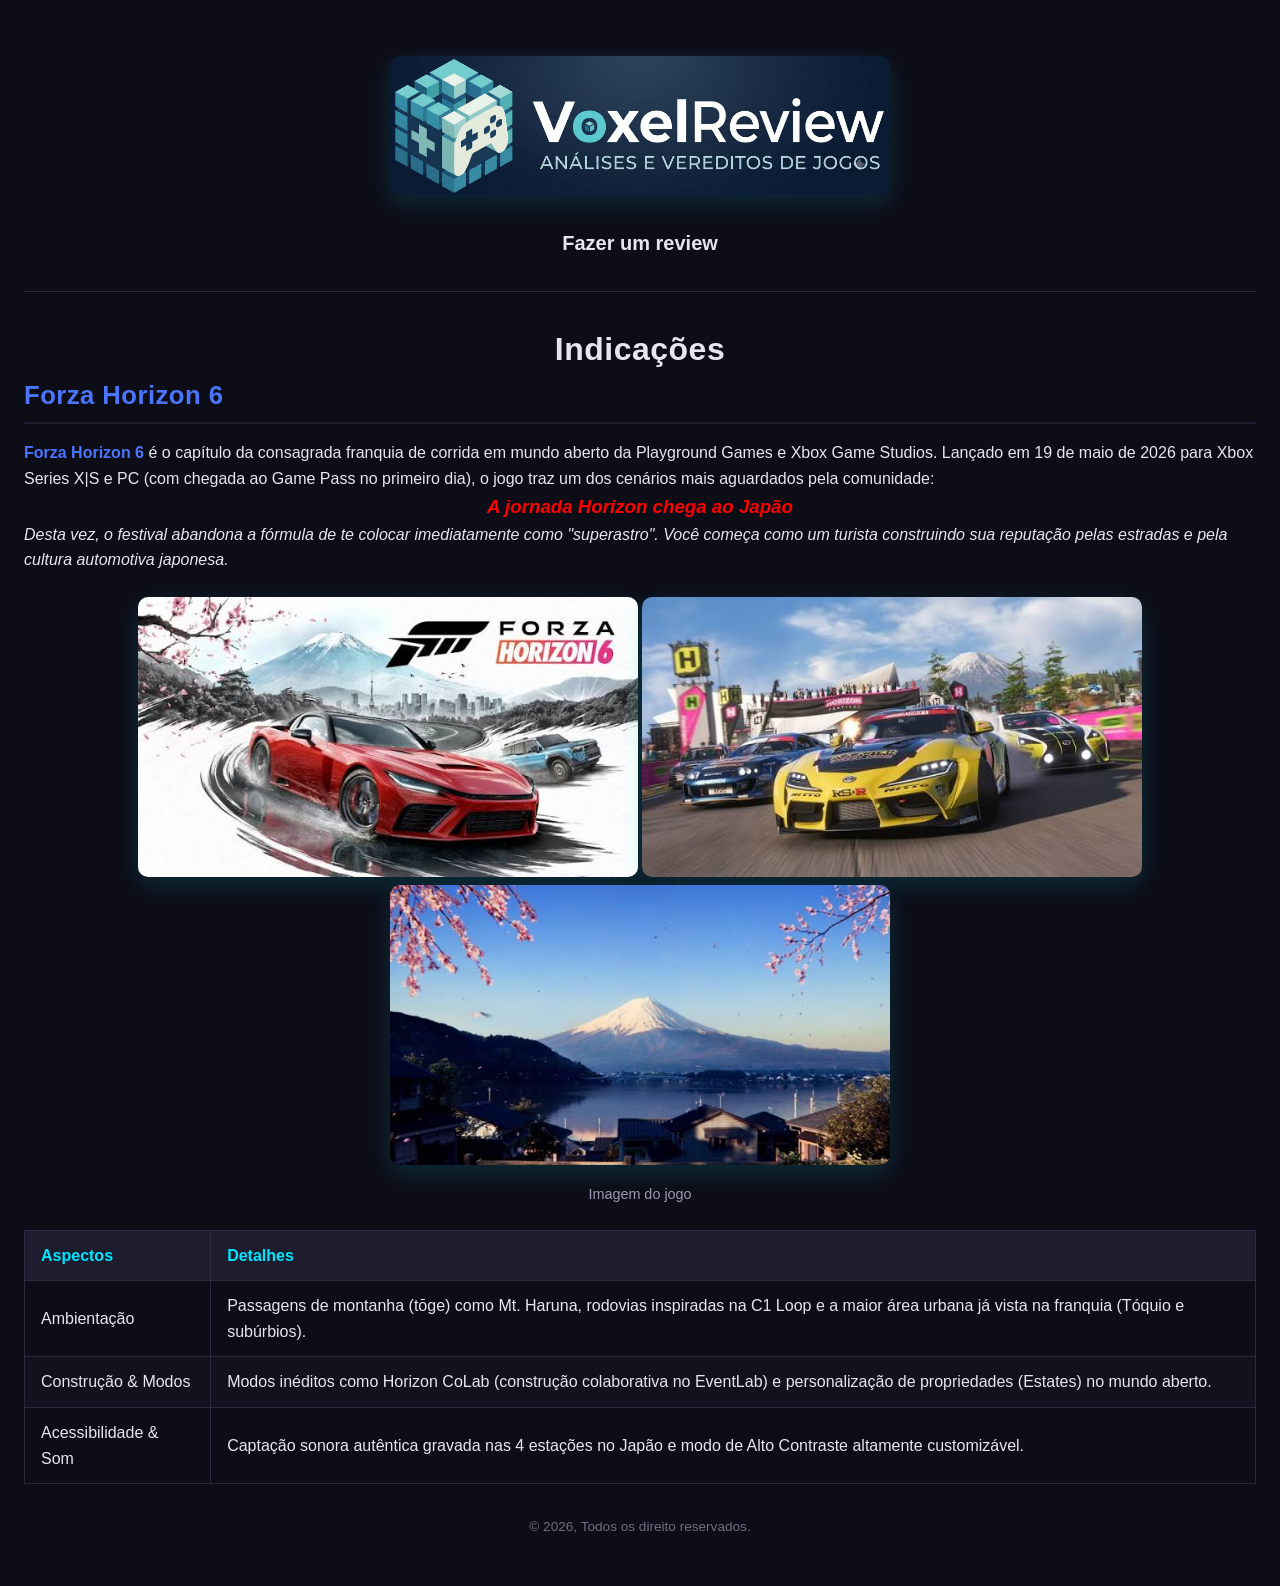
==== Atividade_review_jogo/index.html @ fa6f9f16 "atividade" ====
<!DOCTYPE html>
<html lang="pt-br">
<head>
    <meta charset="UTF-8">
    <meta name="viewport" content="width=device-width, initial-scale=1.0">
    <title>Voxelreview</title>
    <link rel="stylesheet" href="estilos.css">
</head>
<body>
    <section id="#topo"></section>
    <header class="site-header">
        <figure>
            <img src="logo.png" alt="Logo do site" width=500>
        </figure>
        <nav class="menu-principal">
            <ul>
                <li style="font-size: 20px;"><a href="avaliar.html"> Fazer um review </a></li>
            </ul>
        </nav>
    </header>
    <hr>
    <h1 style="text-align: center;"> Indicações </h1>
    <h2> Forza Horizon 6 </h2>
    <p><strong>Forza Horizon 6 </strong> é o capítulo da consagrada franquia de corrida em mundo aberto da Playground Games e Xbox Game Studios. Lançado em 19 de maio de 2026 para Xbox Series X|S e PC (com chegada ao Game Pass no primeiro dia), o jogo traz um dos cenários mais aguardados pela comunidade:</p>
    <h3 style="text-align: center;"><em>A jornada Horizon chega ao Japão</em></h3>
    <p><em>Desta vez, o festival abandona a fórmula de te colocar imediatamente como "superastro". Você começa como um turista construindo sua reputação pelas estradas e pela cultura automotiva japonesa.</em></p>
    <figure>
        <img src="card1.png" alt="Card1" width=500>
        <img src="card2.png" alt="Card2" width=500>
        <img src="card3.png" alt="Card3" width=500>
        <figcaption>
            Imagem do jogo
        </figcaption>
    </figure>
    <table>
        <thead>
            <tr>
                <th>Aspectos</th>
                <th>Detalhes</th>
            </tr>
        </thead>
        <tbody>
            <tr>
                <td>Ambientação</td>
                <td>Passagens de montanha (tōge) como Mt. Haruna, rodovias inspiradas na C1 Loop e a maior área urbana já vista na franquia (Tóquio e subúrbios).</td>
            </tr>
            <tr>
                <td>Construção & Modos</td>
                <td>Modos inéditos como Horizon CoLab (construção colaborativa no EventLab) e personalização de propriedades (Estates) no mundo aberto.</td>
            </tr>
            <tr>
                <td>Acessibilidade & Som</td>
                <td>Captação sonora autêntica gravada nas 4 estações no Japão e modo de Alto Contraste altamente customizável.</td>
            </tr>
        </tbody>
    </table>
    <footer>
        <p>&copy 2026, Todos os direito reservados.</p>
        
    </footer>
</body>
</html>
---- Atividade_review_jogo/estilos.css ----
* {
    margin: 0;
    padding: 0;
    box-sizing: border-box;
}

body {
    background-color: #0d0d17; /*define a cor de fundo*/
    color: #e6e6f0;
    font-family: "Segoe UI", Arial, sans-serif;
    line-height: 1.6;
    margin: 0 1.5rem 3rem;
}

hr {
    border: none; /*remove borda*/
    height: 1px;
    background-color: #2a2a40; /*linha sutil, discreta no tema escuro*/
    margin: 2rem 0;
}


h1, h2 {
    font-weight: 700;
    letter-spacing: 0.5px;
}

h2 {
    color: #4b75ff;; /*azul neon: identidade da marca*/
    font-size: 1.6rem;
    margin-bottom: 1rem;
    border-bottom: 2px solid #1c1c2e;
    padding-bottom: 0.4rem;
}

h3 {
    color: #FF0000;
}

strong {
    color: #4B75FF; /*roxo neon com destaque*/
}

del {
    color: #6f6f85;
    font-weight: 400;
}

.site-header {
    text-align: center;
}

.site-header h1 {
    color: #ffffff;
    font-size: 2.4rem;
}

.site-header em {
    color: #9a9ab0;
    font-style: normal;
}

nav ul {
    list-style: none; /**remove as bolinhas padrão*/
    display: flex;
    justify-content: center;
    flex-wrap: wrap;
    gap: 1.5rem;
    margin-top: 1rem;
}

nav ul li a {
    color: #e6e6f0;
    text-decoration: none;
    font-weight: 600;
    padding: 0.4rem 0.2rem;
    border-bottom: 2px solid transparent;
    transition: border-color 0.2s ease, color 0.2s ease;
}

nav ul li a:hover {
    color: #4B75FF;
    border-bottom-color: #4B75FF;
}

section {
    max-width: 800px;
    margin: 0 auto;  /**centraliza o bloco na pagina */
    padding: 1rem 0;
}

figure {
    margin: 1.5rem 0;
    text-align: center;
}

figure img {
    max-width: 100%; /**imagem nunca ultrapassa o container*/
    border-radius: 10px; /**cantos arrendodados */
    box-shadow: 0 8px 24px rgba(0, 229, 255, 0.15); /**brilho sutil neon */
}

figcaption {
    margin-top: 0.6rem;
    font-size: 0.9rem;
    color: #9a9ab0;
}

table {
    width: 100%;
    border-collapse: collapse; /**junta as bordas das celulas em uma so linha */
    margin-top: 1rem;
}

th, td {
    text-align: left;
    padding: 0.75rem 1rem;
    border: 1px solid #2a2a40;
}
th {
    background-color: #1c1c2e;
    color: #00e5ff;
}

tbody tr:nth-child(even) {
    background-color: #12121e;
}

tbody tr:hover {
    background-color: #1c1c2e;
}

fieldset {
    border: 1px solid #2a2a40;
    border-radius: 10px;
    padding: 1.5rem;
}

legend {
    color: #00e5ff;
    font-weight: 700;
    padding: 0 0.5rem;
}

label {
    font-weight: 600;
    color: #e6e6f0;
}

input[type="text"],
input[type="email"],
select {
    width: 100%;
    max-width: 320px;
    margin-top: 0.4rem;
    padding: 0.6rem 0.8rem;
    background-color: #12121e;
    border: 1px solid #2a2a40;
    border-radius: 6px;
    color: #e6e6f0;
    font-size: 1rem;
}

input[type="text"]:focus,
input[type="email"]:focus,
select:focus {
    outline: none;
    border-color: #00e5ff;
}

.btn-comprar {
    background-color: #b026ff;
    color: #ffffff;
    border: none;
    padding: 0.8rem 1.6rem;
    font-size: 1rem;
    font-weight: 700;
    border-radius: 8px;
    cursor: pointer;
    transition: background-color 0.2s ease, transform 0.15s ease;
}

.btn-comprar:hover {
    background-color: #00e5ff;
    color: #0d0d17;
}

.btn-comprar:active {
    transform: scale(0.97);
}

footer {
    text-align: center;
    color: #6f6f85;
    font-size: 0.85rem;
    margin-top: 2rem;
}
footer a {
    color: #00e5ff;
    text-decoration: none;
}
footer a:hover {
    text-decoration: underline;
}
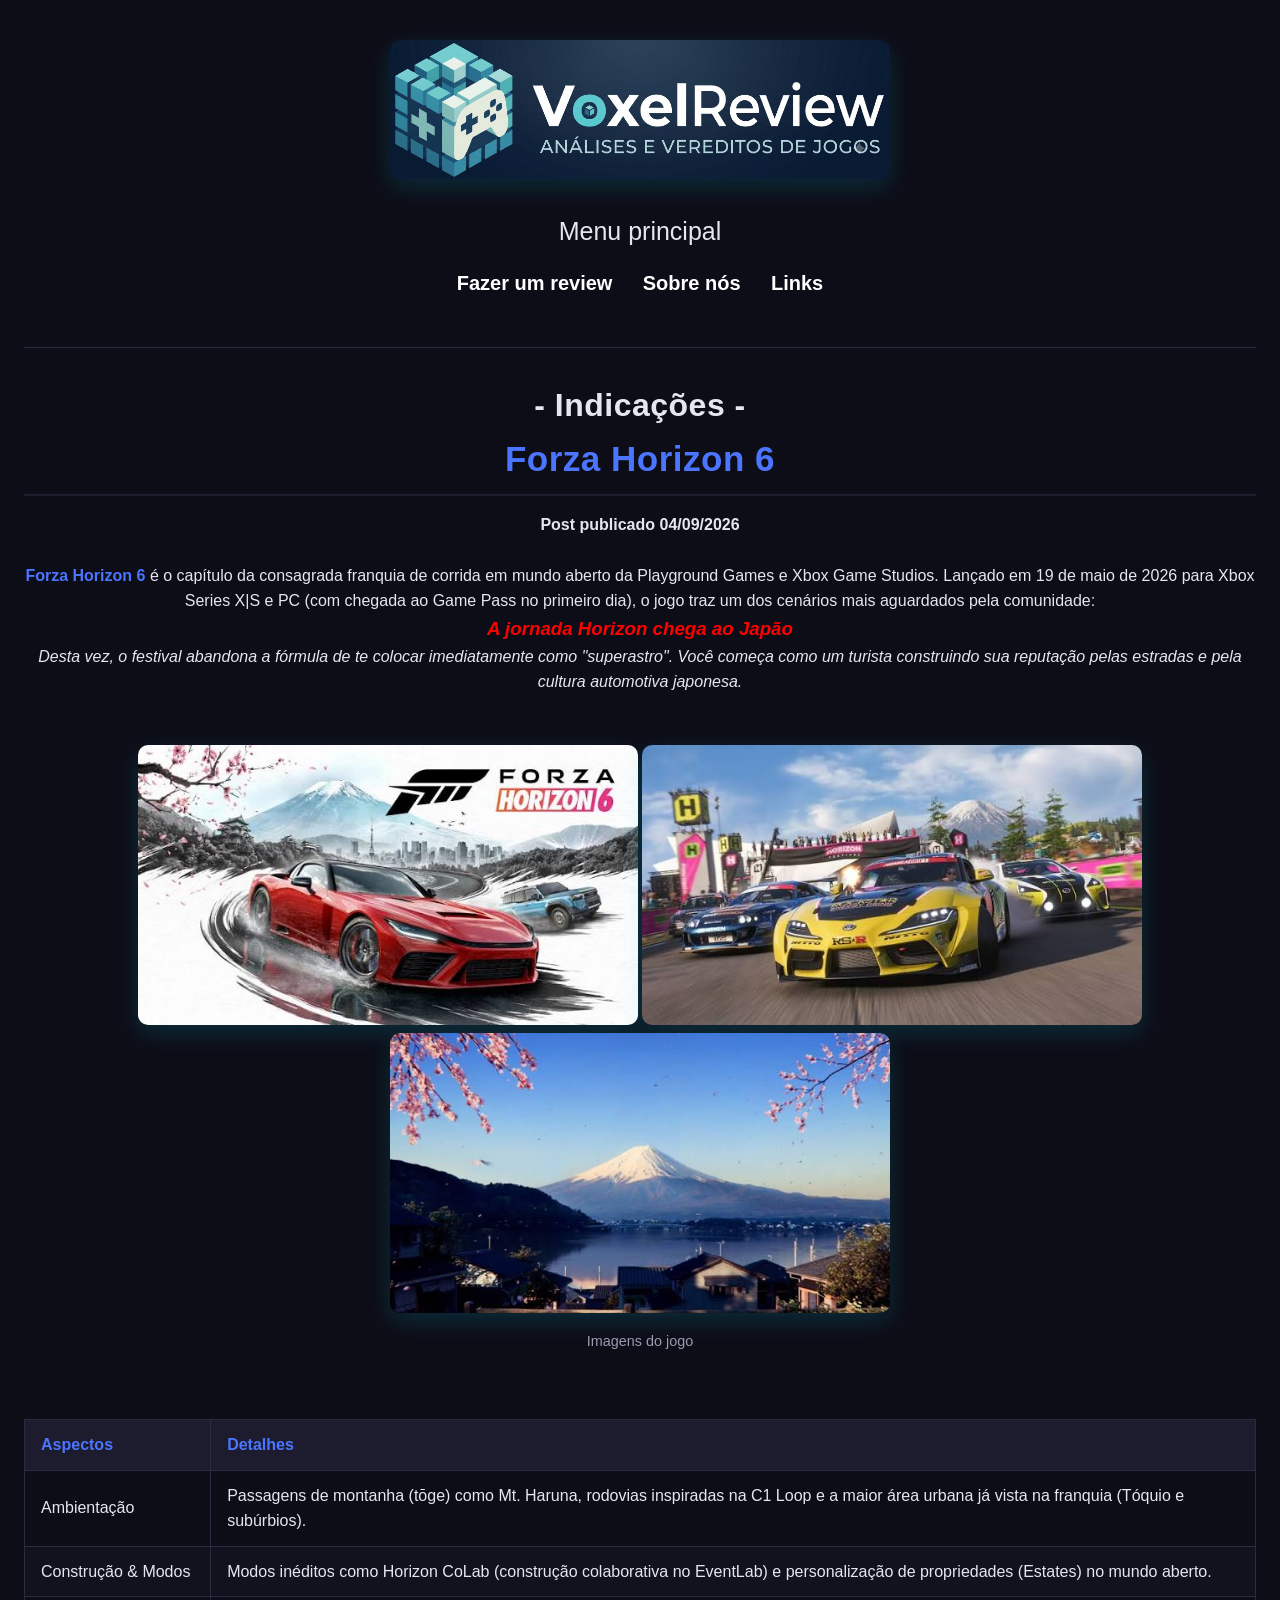
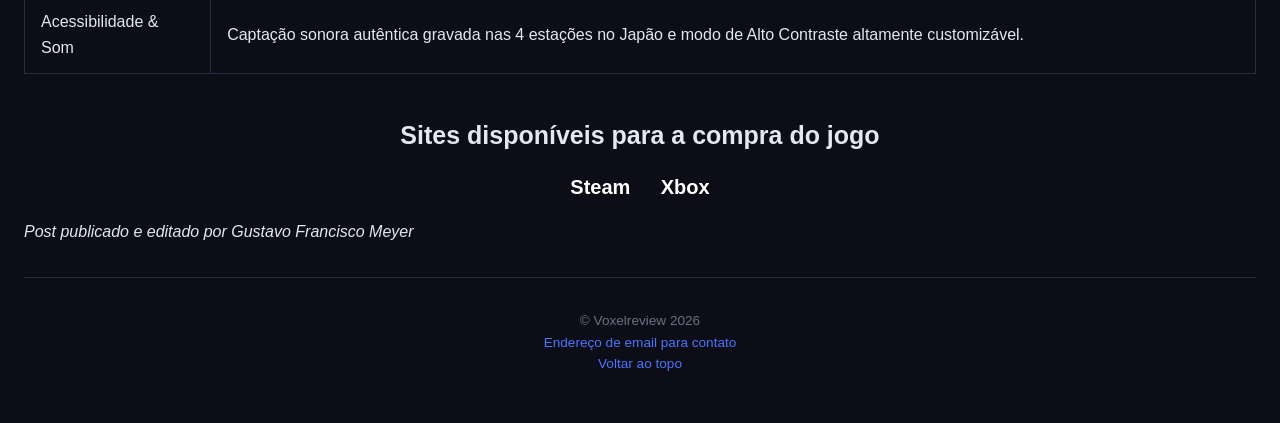
==== commit f9cb85c4: "Atividade finalizada, adicionar detalhes de possivel." ====
--- a/Atividade_review_jogo/index.html
+++ b/Atividade_review_jogo/index.html
@@ -7,31 +7,39 @@
     <link rel="stylesheet" href="estilos.css">
 </head>
 <body>
-    <section id="#topo"></section>
-    <header class="site-header">
-        <figure>
-            <img src="logo.png" alt="Logo do site" width=500>
-        </figure>
-        <nav class="menu-principal">
-            <ul>
-                <li style="font-size: 20px;"><a href="avaliar.html"> Fazer um review </a></li>
-            </ul>
-        </nav>
-    </header>
+    <section id="topo">
+        <header class="site-header">
+            <figure>
+                <img src="logo.png" alt="Logo do site" width=500>
+             </figure>
+            <p style="text-align: center; font-size: 25px;">Menu principal</p>
+            <nav class="menu-principal">
+                <ul>
+                    <li style="font-size: 20px;"><a href="avaliar.html"> Fazer um review </a></li>
+                    <li style="font-size: 20px;"><a href="sobre.html"> Sobre nós</a></li>
+                    <li style="font-size: 20px;"><a href="#links"> Links</a></li>
+                </ul>
+            </nav>
+        </header>
+    </section>
     <hr>
-    <h1 style="text-align: center;"> Indicações </h1>
-    <h2> Forza Horizon 6 </h2>
-    <p><strong>Forza Horizon 6 </strong> é o capítulo da consagrada franquia de corrida em mundo aberto da Playground Games e Xbox Game Studios. Lançado em 19 de maio de 2026 para Xbox Series X|S e PC (com chegada ao Game Pass no primeiro dia), o jogo traz um dos cenários mais aguardados pela comunidade:</p>
+    <h1 style="text-align: center;">- Indicações -</h1>
+    <h2 style="text-align: center; font-size: 35px;"> Forza Horizon 6 </h2>
+    <h4 style="text-align: center;">Post publicado <time>04/09/2026</time></h4>
+    <br>
+    <p style="text-align: center;"><strong>Forza Horizon 6 </strong> é o capítulo da consagrada franquia de corrida em mundo aberto da Playground Games e Xbox Game Studios. Lançado em 19 de maio de 2026 para Xbox Series X|S e PC (com chegada ao Game Pass no primeiro dia), o jogo traz um dos cenários mais aguardados pela comunidade:</p>
     <h3 style="text-align: center;"><em>A jornada Horizon chega ao Japão</em></h3>
-    <p><em>Desta vez, o festival abandona a fórmula de te colocar imediatamente como "superastro". Você começa como um turista construindo sua reputação pelas estradas e pela cultura automotiva japonesa.</em></p>
+    <p style="text-align: center;"><em>Desta vez, o festival abandona a fórmula de te colocar imediatamente como "superastro". Você começa como um turista construindo sua reputação pelas estradas e pela cultura automotiva japonesa.</em></p> 
+    <br>
     <figure>
         <img src="card1.png" alt="Card1" width=500>
         <img src="card2.png" alt="Card2" width=500>
         <img src="card3.png" alt="Card3" width=500>
         <figcaption>
-            Imagem do jogo
+            Imagens do jogo
         </figcaption>
     </figure>
+    <br>
     <table>
         <thead>
             <tr>
@@ -54,9 +62,22 @@
             </tr>
         </tbody>
     </table>
+    <br>
+    <section id="links">
+        <h4 style="font-size: 25px; text-align: center;">Sites disponíveis para a compra do jogo</h4>
+        <nav>
+            <ul>
+                <li style="font-size: 20px;"><a href="https://store.steampowered.com/app/2483190/Forza_Horizon_6/" target="_blank">Steam</a></li>
+                <li style="font-size: 20px;"><a href="https://www.xbox.com/pt-br/games/store/forza-horizon-6/9nr1r1xwlcnb" target="_blank">Xbox</a></li>
+            </ul>
+        </nav>
+    </section>
+    <p><em>Post publicado e editado por Gustavo Francisco Meyer</em></p>
+    <hr>
     <footer>
-        <p>&copy 2026, Todos os direito reservados.</p>
-        
+        <p>&copy Voxelreview 2026</p>
+        <p><a href="https://mail.google.com/mail" target="_blank">Endereço de email para contato</a></p>
+        <p><a href="#topo">Voltar ao topo</a></p>
     </footer>
 </body>
 </html>
--- a/Atividade_review_jogo/estilos.css
+++ b/Atividade_review_jogo/estilos.css
@@ -70,7 +70,7 @@
 }
 
 nav ul li a {
-    color: #e6e6f0;
+    color: #ffffff;
     text-decoration: none;
     font-weight: 600;
     padding: 0.4rem 0.2rem;
@@ -119,7 +119,7 @@
 }
 th {
     background-color: #1c1c2e;
-    color: #00e5ff;
+    color: #4b75ff;
 }
 
 tbody tr:nth-child(even) {
@@ -137,14 +137,14 @@
 }
 
 legend {
-    color: #00e5ff;
+    color: #4b75ff;
     font-weight: 700;
     padding: 0 0.5rem;
 }
 
 label {
     font-weight: 600;
-    color: #e6e6f0;
+    color: #ffffff;
 }
 
 input[type="text"],
@@ -161,15 +161,20 @@
     font-size: 1rem;
 }
 
-input[type="text"]:focus,
-input[type="email"]:focus,
-select:focus {
-    outline: none;
-    border-color: #00e5ff;
-}
-
-.btn-comprar {
-    background-color: #b026ff;
+textarea {
+    width: 100%;
+    max-width: 320px;
+    margin-top: 0.4rem;
+    padding: 0.6rem 0.8rem;
+    background-color: #12121e;
+    border: 1px solid #2a2a40;
+    border-radius: 6px;
+    color: #ffffff;
+    font-size: 1rem;
+}
+
+.btn-enviar {
+    background-color: #4b75ff;
     color: #ffffff;
     border: none;
     padding: 0.8rem 1.6rem;
@@ -180,12 +185,29 @@
     transition: background-color 0.2s ease, transform 0.15s ease;
 }
 
-.btn-comprar:hover {
-    background-color: #00e5ff;
+.btn-limpar {
+    background-color: #4b75ff;
+    color: #ffffff;
+    border: none;
+    padding: 0.8rem 1.6rem;
+    font-size: 1rem;
+    font-weight: 700;
+    border-radius: 8px;
+    cursor: pointer;
+    transition: background-color 0.2s ease, transform 0.15s ease;
+}
+
+.btn-enviar:hover {
+    background-color: #00ff4c;
     color: #0d0d17;
 }
 
-.btn-comprar:active {
+.btn-limpar:hover {
+    background-color: #ff0000;
+    color: #0d0d17;
+}
+
+.btn-enviar:active {
     transform: scale(0.97);
 }
 
@@ -196,7 +218,7 @@
     margin-top: 2rem;
 }
 footer a {
-    color: #00e5ff;
+    color: #4b75ff;
     text-decoration: none;
 }
 footer a:hover {
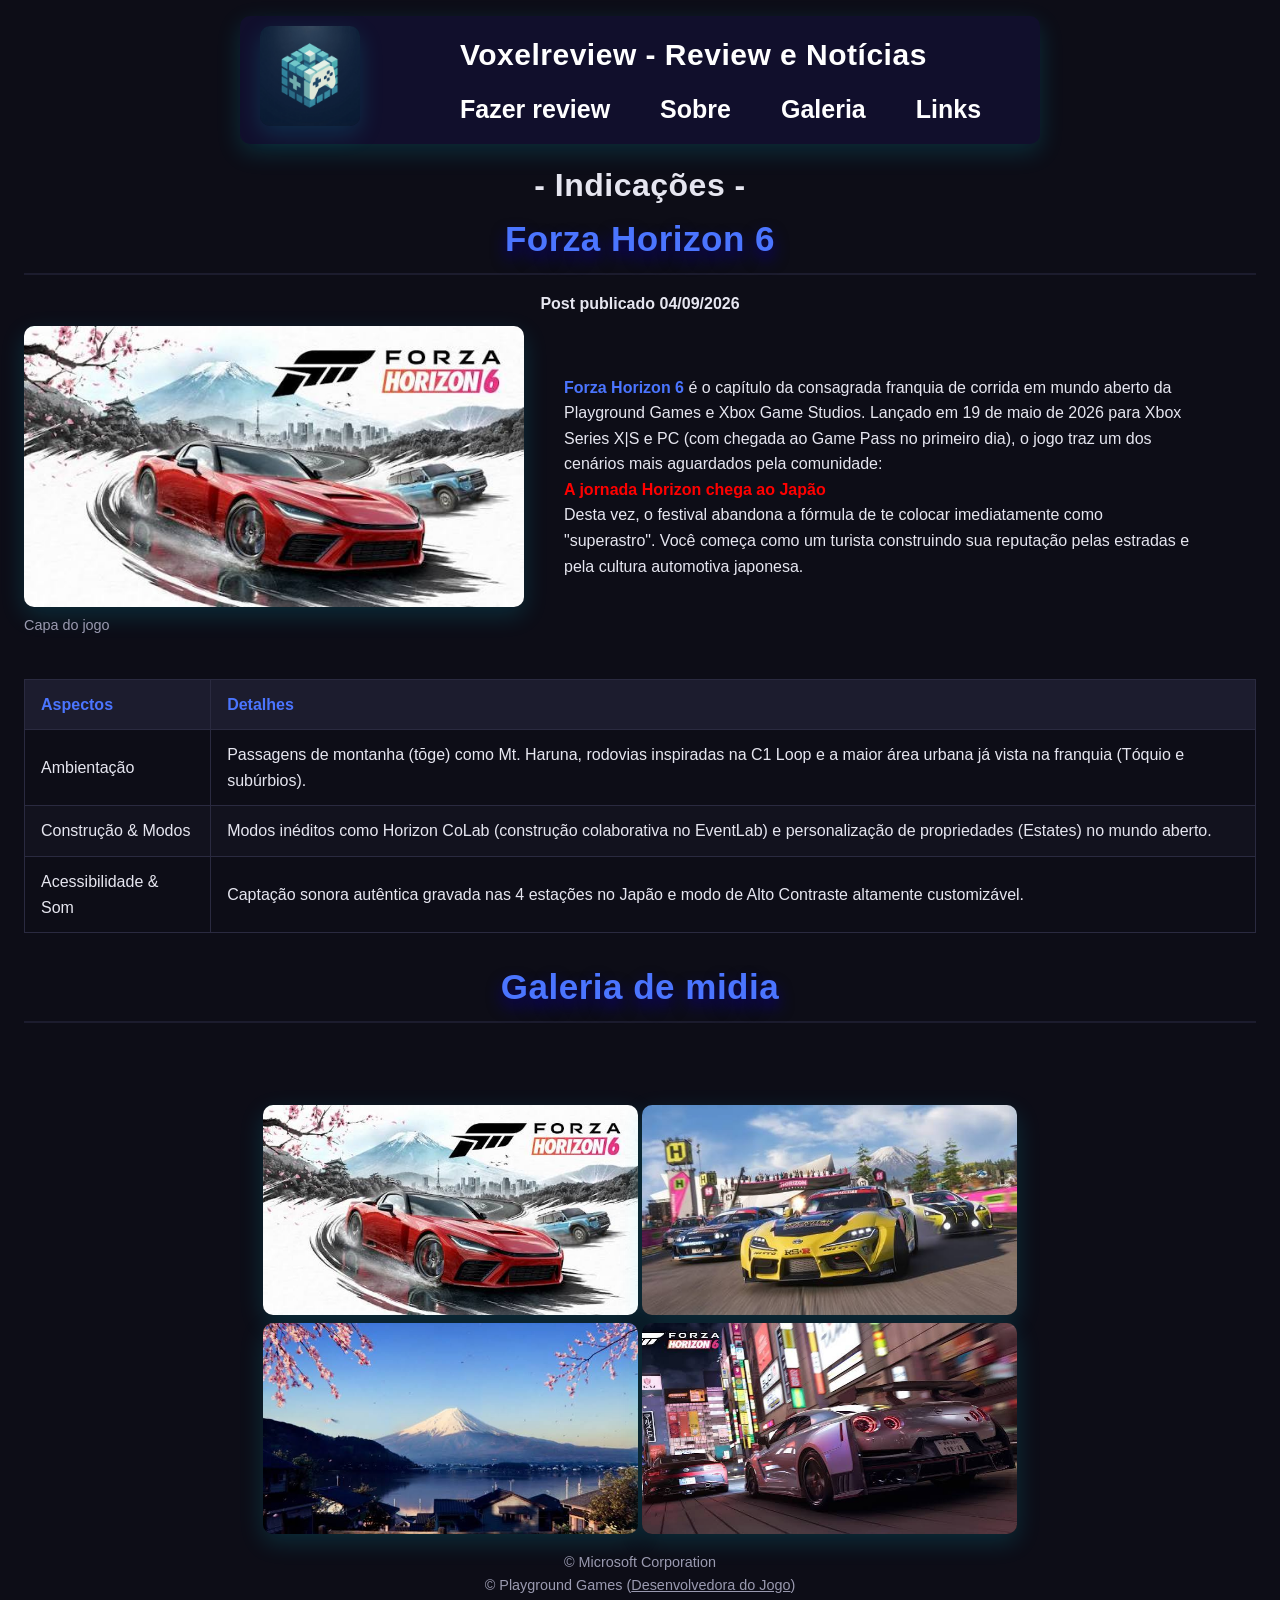
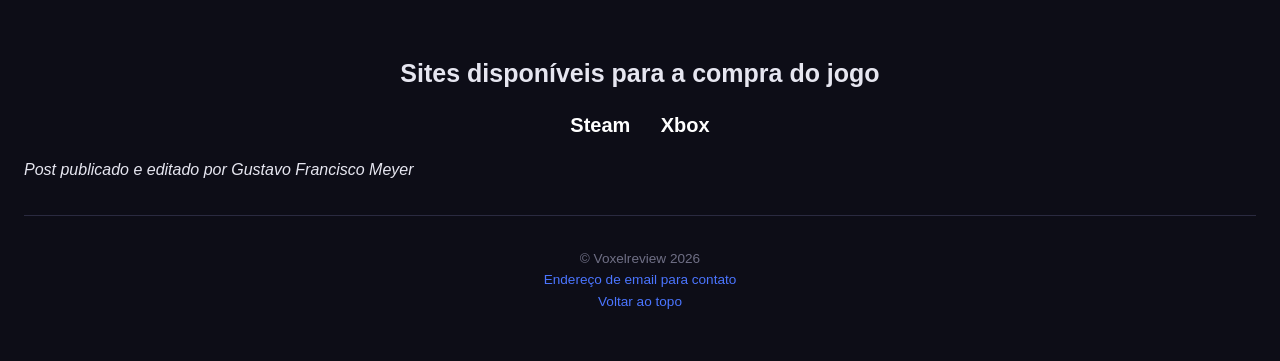
==== commit f81542e5: "Versão finalizada, mas pode adicionar coisas." ====
--- a/Atividade_review_jogo/index.html
+++ b/Atividade_review_jogo/index.html
@@ -8,37 +8,35 @@
 </head>
 <body>
     <section id="topo">
-        <header class="site-header">
-            <figure>
-                <img src="logo.png" alt="Logo do site" width=500>
-             </figure>
-            <p style="text-align: center; font-size: 25px;">Menu principal</p>
-            <nav class="menu-principal">
-                <ul>
-                    <li style="font-size: 20px;"><a href="avaliar.html"> Fazer um review </a></li>
-                    <li style="font-size: 20px;"><a href="sobre.html"> Sobre nós</a></li>
-                    <li style="font-size: 20px;"><a href="#links"> Links</a></li>
-                </ul>
-            </nav>
+        <header class="navbar">
+            <div class="logo-container">
+                <img src="logo.png" alt="Logo" width="50" height="50">
+            </div>
+            <div class="header-conteudo">
+                <h1 class="site-titulo">Voxelreview - Review e Notícias</h1>
+                <nav class="menu">
+                    <a href="avaliar.html">Fazer review</a>
+                    <a href="sobre.html">Sobre</a>
+                    <a href="#galeria">Galeria</a>
+                    <a href="#links">Links</a>
+                </nav>
+            </div>
         </header>
     </section>
-    <hr>
     <h1 style="text-align: center;">- Indicações -</h1>
-    <h2 style="text-align: center; font-size: 35px;"> Forza Horizon 6 </h2>
+    <h2 style="text-align: center; font-size: 35px; text-shadow: 0 8px 15px #0c0075;"> Forza Horizon 6 </h2>
     <h4 style="text-align: center;">Post publicado <time>04/09/2026</time></h4>
-    <br>
-    <p style="text-align: center;"><strong>Forza Horizon 6 </strong> é o capítulo da consagrada franquia de corrida em mundo aberto da Playground Games e Xbox Game Studios. Lançado em 19 de maio de 2026 para Xbox Series X|S e PC (com chegada ao Game Pass no primeiro dia), o jogo traz um dos cenários mais aguardados pela comunidade:</p>
-    <h3 style="text-align: center;"><em>A jornada Horizon chega ao Japão</em></h3>
-    <p style="text-align: center;"><em>Desta vez, o festival abandona a fórmula de te colocar imediatamente como "superastro". Você começa como um turista construindo sua reputação pelas estradas e pela cultura automotiva japonesa.</em></p> 
-    <br>
-    <figure>
-        <img src="card1.png" alt="Card1" width=500>
-        <img src="card2.png" alt="Card2" width=500>
-        <img src="card3.png" alt="Card3" width=500>
+    <div class="container">
         <figcaption>
-            Imagens do jogo
+            <img src="card1.png" alt="Capa do jogo">
+            <a>Capa do jogo</a>
         </figcaption>
-    </figure>
+        <br>
+        <p style="text-align: left;"><strong>Forza Horizon 6 </strong> é o capítulo da consagrada franquia de corrida em mundo aberto da Playground Games e Xbox Game Studios. Lançado em 19 de maio de 2026 para Xbox Series X|S e PC (com chegada ao Game Pass no primeiro dia), o jogo traz um dos cenários mais aguardados pela comunidade: <br><strong style="color: red;"> A jornada Horizon chega ao Japão </strong><br> Desta vez, o festival abandona a fórmula de te colocar imediatamente como "superastro". Você começa como um turista construindo sua reputação pelas estradas e pela cultura automotiva japonesa.</p>
+        <h3 style="text-align: center;"><em></em></h3>
+        <p style="text-align: center;"><em></em></p> 
+        <br>
+    </div>
     <br>
     <table>
         <thead>
@@ -63,6 +61,21 @@
         </tbody>
     </table>
     <br>
+    <h2 style="text-align: center; font-size: 35px; text-shadow: 0 8px 15px #0c0075;">Galeria de midia</h2>
+    <section id="galeria">
+        <br>
+        <figure>
+            <img src="card1.png" alt="Card 1" width="375">
+            <img src="card2.png" alt="Card 2" width="375">
+            <img src="card3.png" alt="Card 3" width="375">
+            <img src="card4.png" alt="Card 4" width="375" height="211">
+            <figcaption>
+                &copy Microsoft Corporation
+                <br>
+                &copy Playground Games (<ins>Desenvolvedora do Jogo</ins>)
+            </figcaption>
+        </figure>
+    </section>
     <section id="links">
         <h4 style="font-size: 25px; text-align: center;">Sites disponíveis para a compra do jogo</h4>
         <nav>
--- a/Atividade_review_jogo/estilos.css
+++ b/Atividade_review_jogo/estilos.css
@@ -2,6 +2,67 @@
     margin: 0;
     padding: 0;
     box-sizing: border-box;
+}
+
+.container {
+    display: flex;          /* Ativa o Flexbox */
+    align-items: center;    /* Alinha verticalmente ao centro (opcional) */
+    gap: 20px;              /* Cria um espaço entre a imagem e o texto */
+}
+
+.container img {
+    width: 500px;           /* Defina o tamanho da imagem conforme necessário */
+    height: auto;
+    border-radius: 10px; /**cantos arrendodados */
+    box-shadow: 0 8px 24px rgba(0, 229, 255, 0.15); /**brilho sutil neon */
+}
+
+.navbar {
+    display: flex;
+    align-items: center;
+    gap: 100px; /* Espaço entre a logo e o menu */
+    padding: 10px 20px;
+    background-color: #110f2c;
+    border-radius: 10px;
+    box-shadow: 0 8px 24px rgba(0, 229, 255, 0.15);
+}
+
+.header-conteudo {
+    display: flex;
+    flex-direction: column; /* Coloca o título em cima e o menu embaixo */
+    gap: 10px; /* Espaço entre o título e o menu */
+}
+
+.site-titulo {
+    font-size: 30px; /* Ajuste o tamanho conforme preferir */
+    margin: 0;
+    color: #ffffff;
+    text-align: left;
+}
+
+.logo-container img {
+    width: 100px;
+    height: 100px;
+    object-fit: contain; /* Garante que a imagem não distorça */
+    border-radius: 10px;
+    box-shadow: 0 8px 24px rgba(0, 229, 255, 0.15);
+}
+
+.menu {
+    display: flex;
+    gap: 50px; /* Espaço entre os links do menu */
+}
+
+.menu a {
+    text-decoration: none;
+    color: #ffffff;
+    font-weight: bold;
+    text-align: center;
+    font-size: 25px;
+}
+
+.menu a:hover {
+    color: #00e1ff;
 }
 
 body {
@@ -95,7 +156,7 @@
 }
 
 figure img {
-    max-width: 100%; /**imagem nunca ultrapassa o container*/
+     /**imagem nunca ultrapassa o container*/
     border-radius: 10px; /**cantos arrendodados */
     box-shadow: 0 8px 24px rgba(0, 229, 255, 0.15); /**brilho sutil neon */
 }
@@ -128,6 +189,7 @@
 
 tbody tr:hover {
     background-color: #1c1c2e;
+    box-shadow: 0 8px 24px rgba(0, 229, 255, 0.15);
 }
 
 fieldset {
@@ -159,6 +221,7 @@
     border-radius: 6px;
     color: #e6e6f0;
     font-size: 1rem;
+    box-shadow: 0 8px 24px rgba(0, 229, 255, 0.15);
 }
 
 textarea {
@@ -171,6 +234,7 @@
     border-radius: 6px;
     color: #ffffff;
     font-size: 1rem;
+    box-shadow: 0 8px 24px rgba(0, 229, 255, 0.15);
 }
 
 .btn-enviar {
@@ -183,6 +247,7 @@
     border-radius: 8px;
     cursor: pointer;
     transition: background-color 0.2s ease, transform 0.15s ease;
+    box-shadow: 0 8px 24px rgba(0, 229, 255, 0.15);
 }
 
 .btn-limpar {
@@ -195,16 +260,19 @@
     border-radius: 8px;
     cursor: pointer;
     transition: background-color 0.2s ease, transform 0.15s ease;
+    box-shadow: 0 8px 24px rgba(0, 229, 255, 0.15);
 }
 
 .btn-enviar:hover {
     background-color: #00ff4c;
     color: #0d0d17;
+    box-shadow: 0 8px 24px #00ff4c;
 }
 
 .btn-limpar:hover {
     background-color: #ff0000;
     color: #0d0d17;
+    box-shadow: 0 8px 24px #ff0000;
 }
 
 .btn-enviar:active {
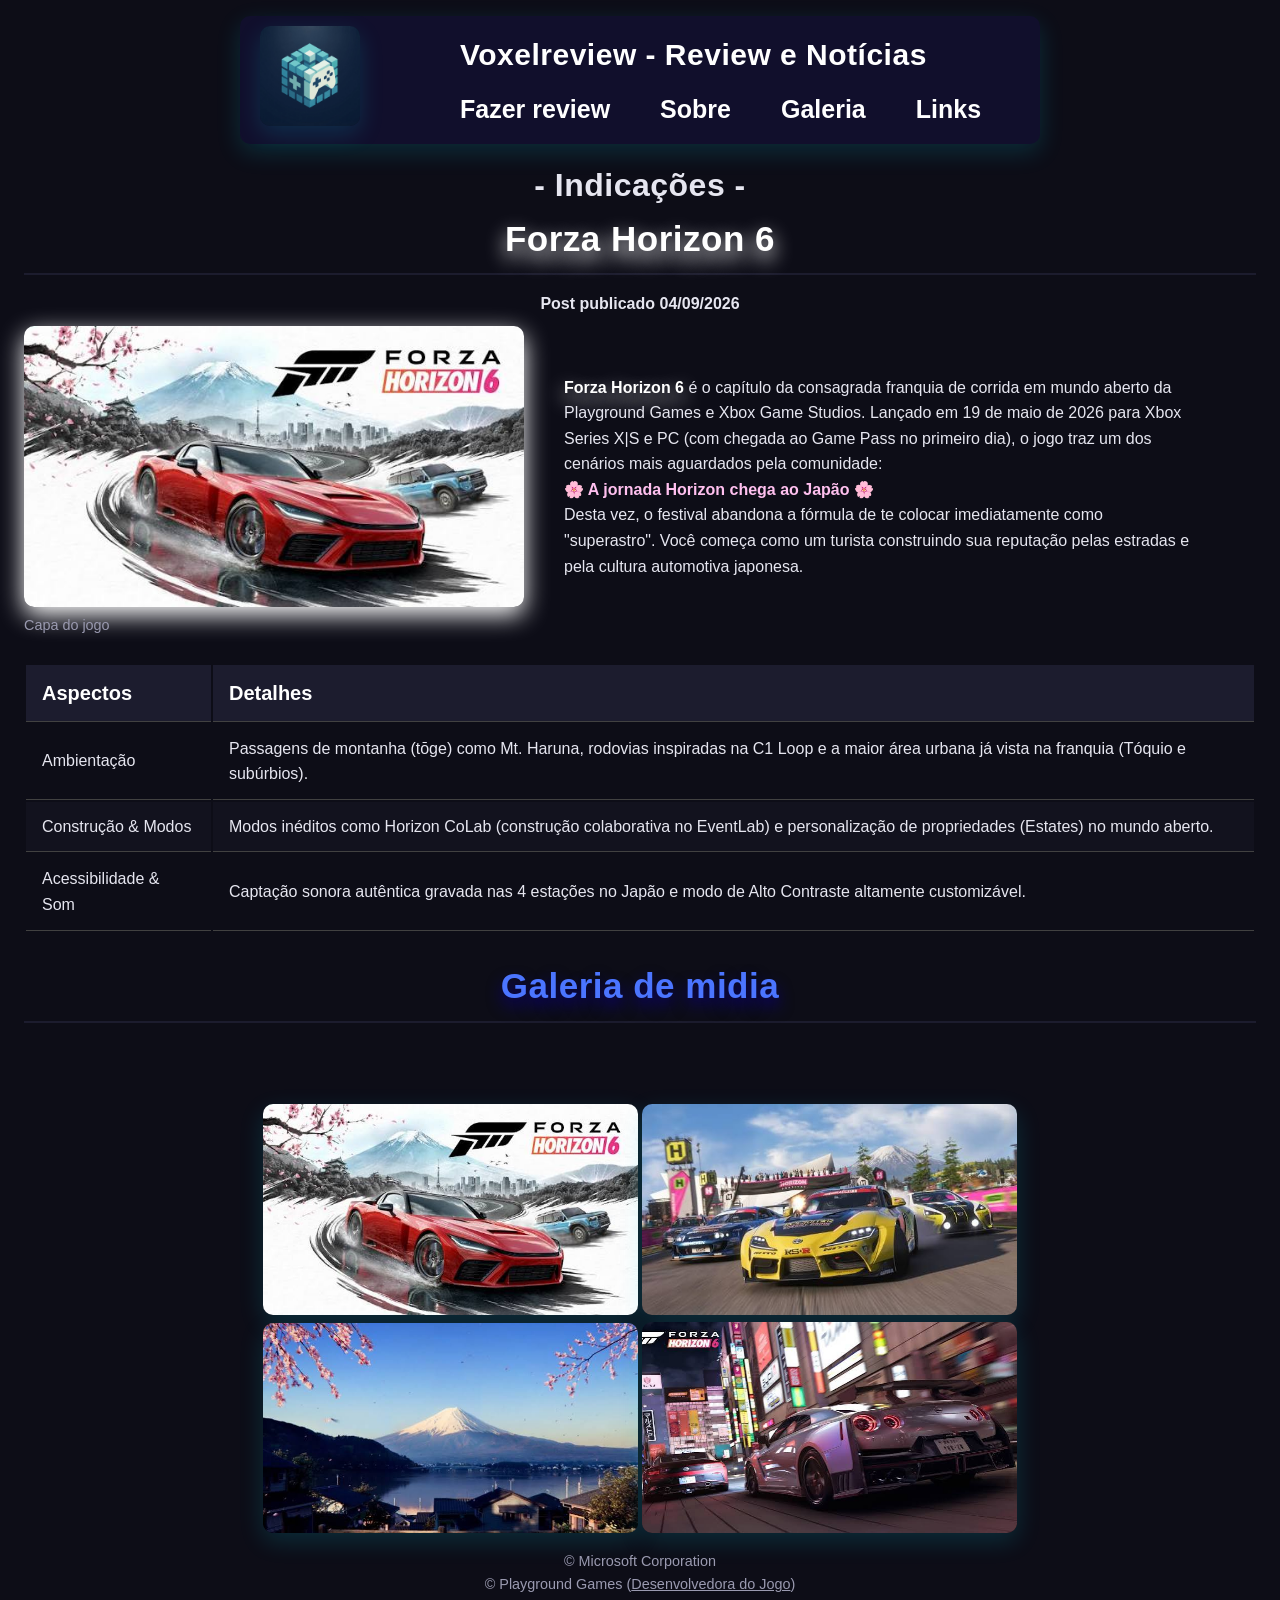
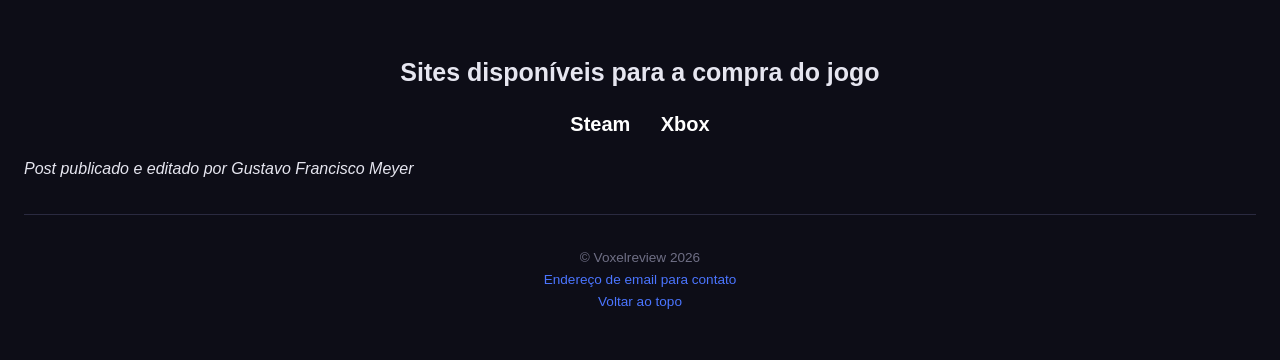
==== commit cb87ab5d: "versão final" ====
--- a/Atividade_review_jogo/index.html
+++ b/Atividade_review_jogo/index.html
@@ -24,21 +24,21 @@
         </header>
     </section>
     <h1 style="text-align: center;">- Indicações -</h1>
-    <h2 style="text-align: center; font-size: 35px; text-shadow: 0 8px 15px #0c0075;"> Forza Horizon 6 </h2>
+    <h2 style="text-align: center; font-size: 35px; text-shadow: 0 8px 20px #ffff; color: #ffff;"> Forza Horizon 6 </h2>
     <h4 style="text-align: center;">Post publicado <time>04/09/2026</time></h4>
     <div class="container">
         <figcaption>
-            <img src="card1.png" alt="Capa do jogo">
+            <img src="card1.png" alt="Capa do jogo" style="box-shadow: 0 8px 24px #ffff;">
             <a>Capa do jogo</a>
         </figcaption>
         <br>
-        <p style="text-align: left;"><strong>Forza Horizon 6 </strong> é o capítulo da consagrada franquia de corrida em mundo aberto da Playground Games e Xbox Game Studios. Lançado em 19 de maio de 2026 para Xbox Series X|S e PC (com chegada ao Game Pass no primeiro dia), o jogo traz um dos cenários mais aguardados pela comunidade: <br><strong style="color: red;"> A jornada Horizon chega ao Japão </strong><br> Desta vez, o festival abandona a fórmula de te colocar imediatamente como "superastro". Você começa como um turista construindo sua reputação pelas estradas e pela cultura automotiva japonesa.</p>
+        <p style="text-align: left;"><strong style="color: #ffff; text-shadow: 0 8px 20px #ffff;">Forza Horizon 6 </strong> é o capítulo da consagrada franquia de corrida em mundo aberto da Playground Games e Xbox Game Studios. Lançado em 19 de maio de 2026 para Xbox Series X|S e PC (com chegada ao Game Pass no primeiro dia), o jogo traz um dos cenários mais aguardados pela comunidade: <br><strong style="color: rgb(255, 192, 239);">🌸 A jornada Horizon chega ao Japão 🌸 </strong><br> Desta vez, o festival abandona a fórmula de te colocar imediatamente como "superastro". Você começa como um turista construindo sua reputação pelas estradas e pela cultura automotiva japonesa.</p>
         <h3 style="text-align: center;"><em></em></h3>
         <p style="text-align: center;"><em></em></p> 
         <br>
     </div>
     <br>
-    <table>
+    <table  >
         <thead>
             <tr>
                 <th>Aspectos</th>
--- a/Atividade_review_jogo/estilos.css
+++ b/Atividade_review_jogo/estilos.css
@@ -167,29 +167,36 @@
     color: #9a9ab0;
 }
 
-table {
+.tabela-arredondada {
     width: 100%;
-    border-collapse: collapse; /**junta as bordas das celulas em uma so linha */
-    margin-top: 1rem;
+    border-collapse: separate; /* Essencial para o border-radius funcionar */
+    border-spacing: 0;         /* Remove espaços indesejados entre as células */
+    border: 1px solid #ccc;
+    border-radius: 15px;       /* Define o arredondamento dos cantos externos */
+    overflow: hidden;          /* Garante que o fundo do th/td não vaze nos cantos */
 }
 
 th, td {
+    padding: 12px 16px;
     text-align: left;
-    padding: 0.75rem 1rem;
-    border: 1px solid #2a2a40;
+    border-bottom: 1px solid #414141;
 }
 th {
     background-color: #1c1c2e;
-    color: #4b75ff;
+    color: #ffff;
+    font-size: 20px;
+    background-color: #1c1c2e;
+    font-weight: bold;
 }
 
 tbody tr:nth-child(even) {
     background-color: #12121e;
+    border-bottom: none;
 }
 
 tbody tr:hover {
     background-color: #1c1c2e;
-    box-shadow: 0 8px 24px rgba(0, 229, 255, 0.15);
+    box-shadow: 0 8px 24px rgba(255, 255, 255, 0.15);
 }
 
 fieldset {
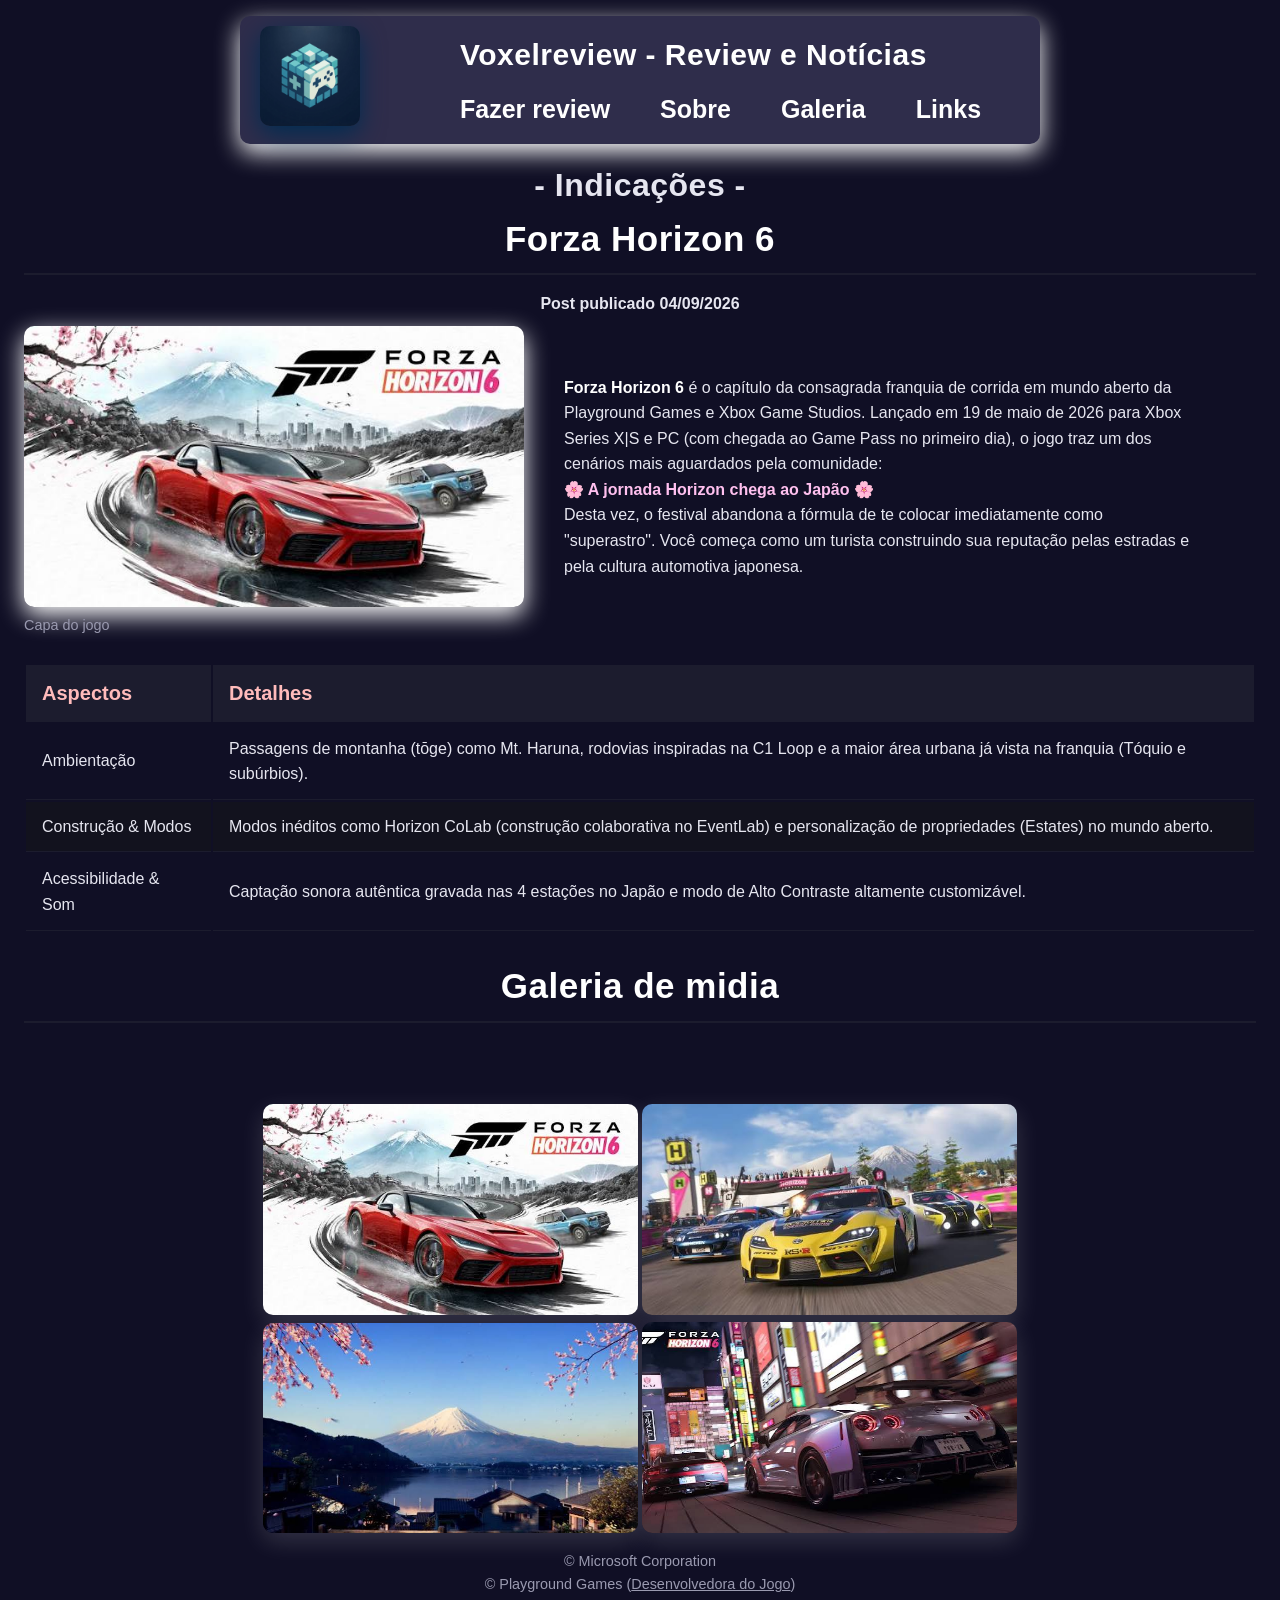
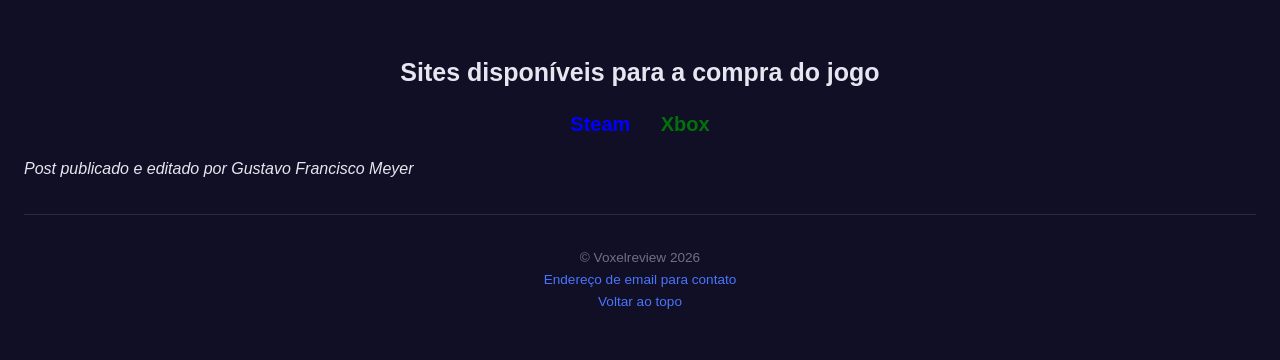
==== commit 34c1f40e: "versão final 2" ====
--- a/Atividade_review_jogo/index.html
+++ b/Atividade_review_jogo/index.html
@@ -10,7 +10,7 @@
     <section id="topo">
         <header class="navbar">
             <div class="logo-container">
-                <img src="logo.png" alt="Logo" width="50" height="50">
+                <img src="logo.png" alt="Logo" width="50" height="50" style="box-shadow: 0 8px 24px #002d52;">
             </div>
             <div class="header-conteudo">
                 <h1 class="site-titulo">Voxelreview - Review e Notícias</h1>
@@ -24,7 +24,7 @@
         </header>
     </section>
     <h1 style="text-align: center;">- Indicações -</h1>
-    <h2 style="text-align: center; font-size: 35px; text-shadow: 0 8px 20px #ffff; color: #ffff;"> Forza Horizon 6 </h2>
+    <h2 style="text-align: center; font-size: 35px;color: #ffff;"> Forza Horizon 6 </h2>
     <h4 style="text-align: center;">Post publicado <time>04/09/2026</time></h4>
     <div class="container">
         <figcaption>
@@ -32,7 +32,7 @@
             <a>Capa do jogo</a>
         </figcaption>
         <br>
-        <p style="text-align: left;"><strong style="color: #ffff; text-shadow: 0 8px 20px #ffff;">Forza Horizon 6 </strong> é o capítulo da consagrada franquia de corrida em mundo aberto da Playground Games e Xbox Game Studios. Lançado em 19 de maio de 2026 para Xbox Series X|S e PC (com chegada ao Game Pass no primeiro dia), o jogo traz um dos cenários mais aguardados pela comunidade: <br><strong style="color: rgb(255, 192, 239);">🌸 A jornada Horizon chega ao Japão 🌸 </strong><br> Desta vez, o festival abandona a fórmula de te colocar imediatamente como "superastro". Você começa como um turista construindo sua reputação pelas estradas e pela cultura automotiva japonesa.</p>
+        <p style="text-align: left;"><strong style="color: #ffff;">Forza Horizon 6 </strong> é o capítulo da consagrada franquia de corrida em mundo aberto da Playground Games e Xbox Game Studios. Lançado em 19 de maio de 2026 para Xbox Series X|S e PC (com chegada ao Game Pass no primeiro dia), o jogo traz um dos cenários mais aguardados pela comunidade: <br><strong style="color: rgb(255, 192, 239);">🌸 A jornada Horizon chega ao Japão 🌸 </strong><br> Desta vez, o festival abandona a fórmula de te colocar imediatamente como "superastro". Você começa como um turista construindo sua reputação pelas estradas e pela cultura automotiva japonesa.</p>
         <h3 style="text-align: center;"><em></em></h3>
         <p style="text-align: center;"><em></em></p> 
         <br>
@@ -61,7 +61,7 @@
         </tbody>
     </table>
     <br>
-    <h2 style="text-align: center; font-size: 35px; text-shadow: 0 8px 15px #0c0075;">Galeria de midia</h2>
+    <h2 style="text-align: center; font-size: 35px; color: #ffff;">Galeria de midia</h2>
     <section id="galeria">
         <br>
         <figure>
@@ -80,8 +80,8 @@
         <h4 style="font-size: 25px; text-align: center;">Sites disponíveis para a compra do jogo</h4>
         <nav>
             <ul>
-                <li style="font-size: 20px;"><a href="https://store.steampowered.com/app/2483190/Forza_Horizon_6/" target="_blank">Steam</a></li>
-                <li style="font-size: 20px;"><a href="https://www.xbox.com/pt-br/games/store/forza-horizon-6/9nr1r1xwlcnb" target="_blank">Xbox</a></li>
+                <li style="font-size: 20px;"><a href="https://store.steampowered.com/app/2483190/Forza_Horizon_6/" target="_blank" style="color: blue;">Steam</a></li>
+                <li style="font-size: 20px;"><a href="https://www.xbox.com/pt-br/games/store/forza-horizon-6/9nr1r1xwlcnb" target="_blank" style="color: #007209;">Xbox</a></li>
             </ul>
         </nav>
     </section>
--- a/Atividade_review_jogo/estilos.css
+++ b/Atividade_review_jogo/estilos.css
@@ -22,9 +22,9 @@
     align-items: center;
     gap: 100px; /* Espaço entre a logo e o menu */
     padding: 10px 20px;
-    background-color: #110f2c;
+    background-color: #2f2d4b;
     border-radius: 10px;
-    box-shadow: 0 8px 24px rgba(0, 229, 255, 0.15);
+    box-shadow: 0 8px 24px #ffff;
 }
 
 .header-conteudo {
@@ -62,11 +62,11 @@
 }
 
 .menu a:hover {
-    color: #00e1ff;
+    color: rgb(255, 192, 239);
 }
 
 body {
-    background-color: #0d0d17; /*define a cor de fundo*/
+    background-color: #100f25; /*define a cor de fundo*/
     color: #e6e6f0;
     font-family: "Segoe UI", Arial, sans-serif;
     line-height: 1.6;
@@ -79,7 +79,6 @@
     background-color: #2a2a40; /*linha sutil, discreta no tema escuro*/
     margin: 2rem 0;
 }
-
 
 h1, h2 {
     font-weight: 700;
@@ -141,7 +140,7 @@
 
 nav ul li a:hover {
     color: #4B75FF;
-    border-bottom-color: #4B75FF;
+    border-bottom-color: #ffffff;
 }
 
 section {
@@ -158,7 +157,7 @@
 figure img {
      /**imagem nunca ultrapassa o container*/
     border-radius: 10px; /**cantos arrendodados */
-    box-shadow: 0 8px 24px rgba(0, 229, 255, 0.15); /**brilho sutil neon */
+    box-shadow: 0 8px 24px rgba(255, 255, 255, 0.15); /**brilho sutil neon */
 }
 
 figcaption {
@@ -169,7 +168,7 @@
 
 .tabela-arredondada {
     width: 100%;
-    border-collapse: separate; /* Essencial para o border-radius funcionar */
+    border-collapse: collapse; /* Essencial para o border-radius funcionar */
     border-spacing: 0;         /* Remove espaços indesejados entre as células */
     border: 1px solid #ccc;
     border-radius: 15px;       /* Define o arredondamento dos cantos externos */
@@ -179,11 +178,11 @@
 th, td {
     padding: 12px 16px;
     text-align: left;
-    border-bottom: 1px solid #414141;
+    border-bottom: 1px solid #1c1c2e;
 }
 th {
     background-color: #1c1c2e;
-    color: #ffff;
+    color: #ffbbbb;
     font-size: 20px;
     background-color: #1c1c2e;
     font-weight: bold;
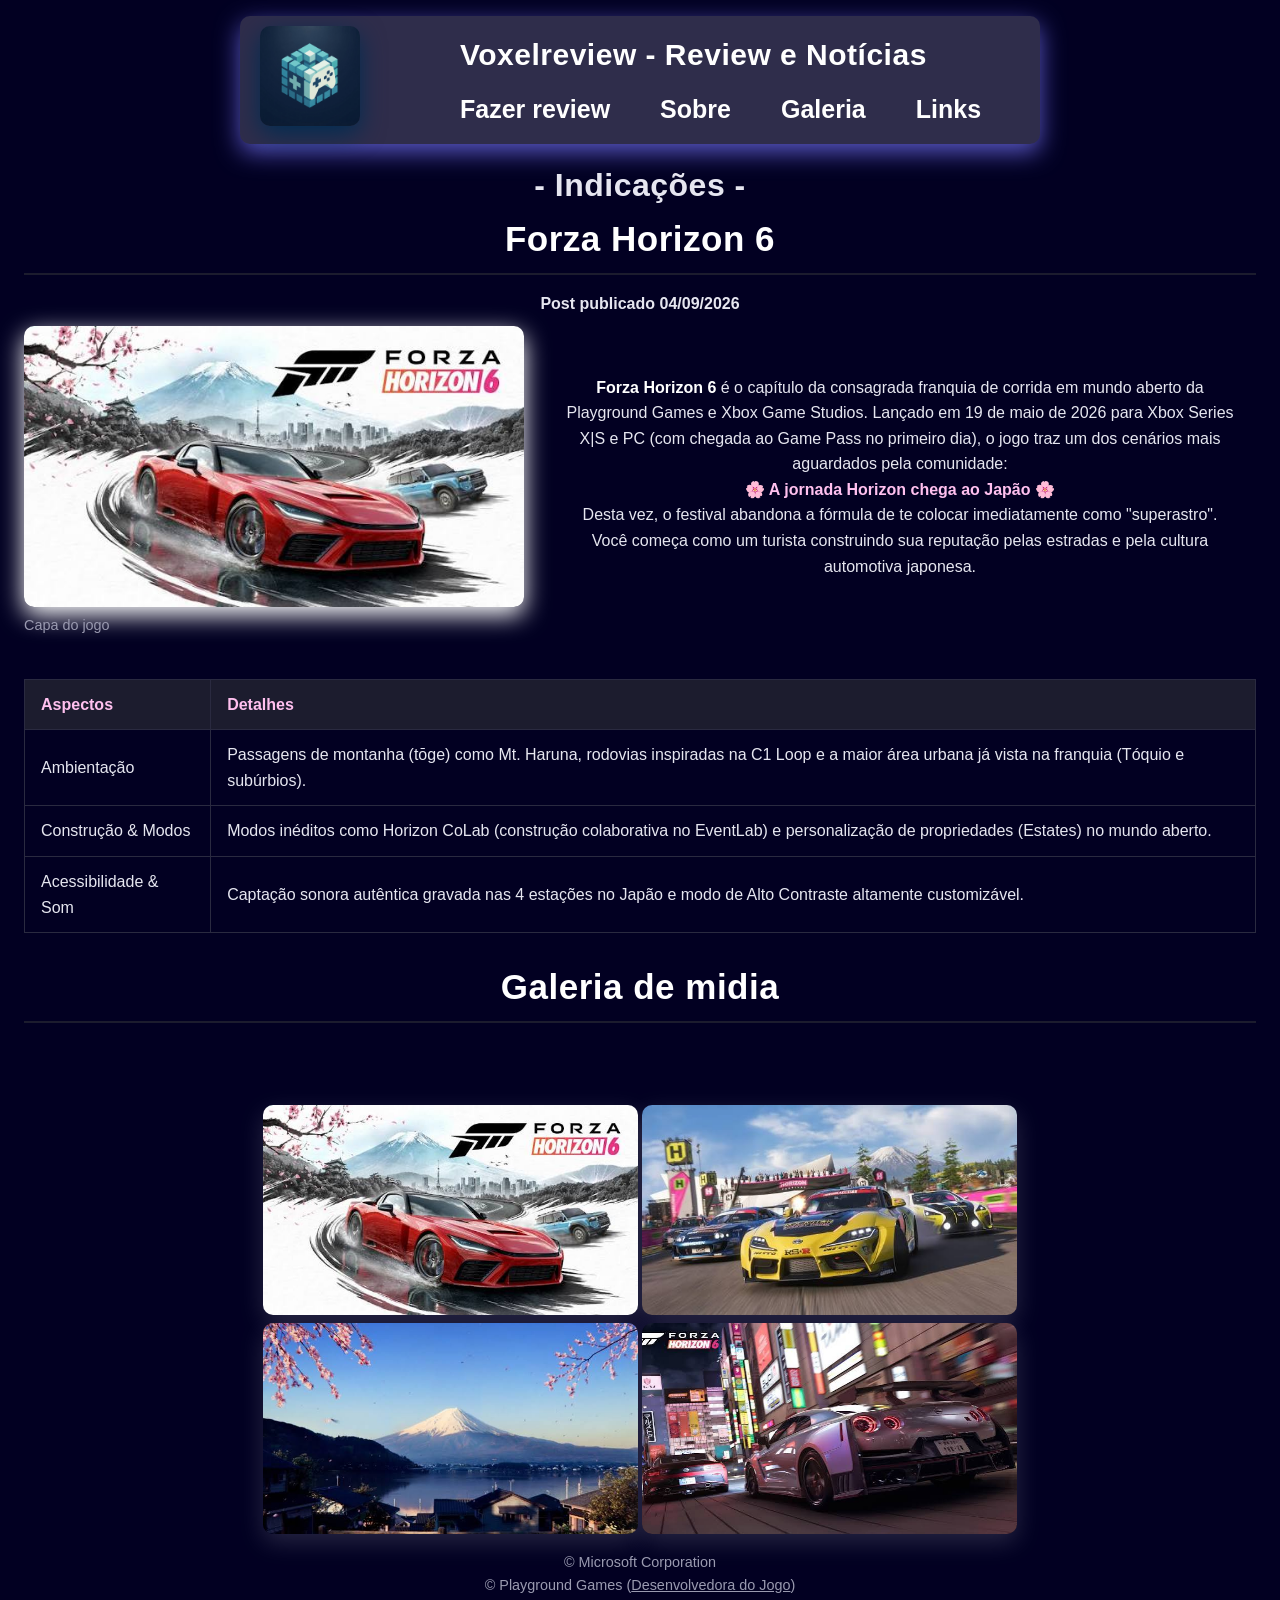
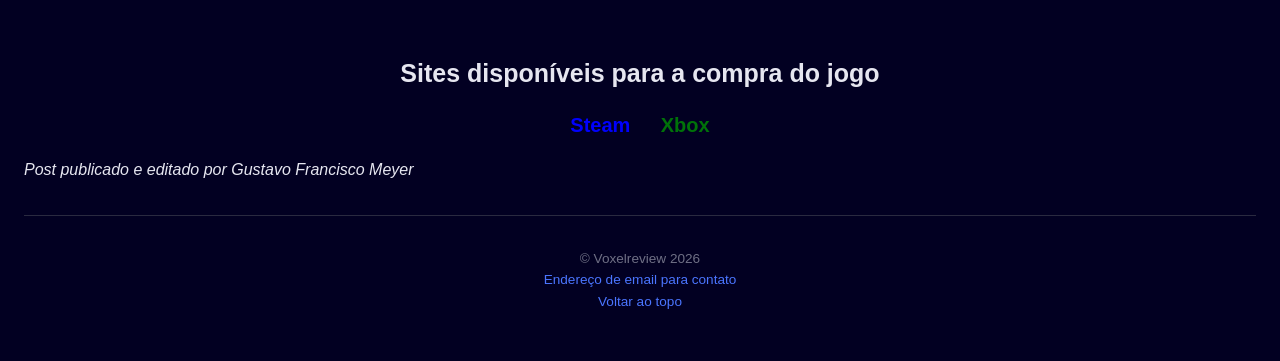
==== commit 83a444c3: "versão final" ====
--- a/Atividade_review_jogo/index.html
+++ b/Atividade_review_jogo/index.html
@@ -7,6 +7,15 @@
     <link rel="stylesheet" href="estilos.css">
 </head>
 <body>
+    <style>
+        h1, h2, h3, h4, h5, h6 {
+            text-align: center;
+        }
+        p {
+            text-align: center;
+        }
+    </style>
+    <!--Menu principal-->
     <section id="topo">
         <header class="navbar">
             <div class="logo-container">
@@ -23,22 +32,22 @@
             </div>
         </header>
     </section>
-    <h1 style="text-align: center;">- Indicações -</h1>
-    <h2 style="text-align: center; font-size: 35px;color: #ffff;"> Forza Horizon 6 </h2>
-    <h4 style="text-align: center;">Post publicado <time>04/09/2026</time></h4>
+    <!--Começo do site-->
+    <h1>- Indicações -</h1>
+    <h2 style="font-size: 35px;color: #ffff;"> Forza Horizon 6 </h2>
+    <h4>Post publicado <time>04/09/2026</time></h4>
     <div class="container">
         <figcaption>
             <img src="card1.png" alt="Capa do jogo" style="box-shadow: 0 8px 24px #ffff;">
             <a>Capa do jogo</a>
         </figcaption>
         <br>
-        <p style="text-align: left;"><strong style="color: #ffff;">Forza Horizon 6 </strong> é o capítulo da consagrada franquia de corrida em mundo aberto da Playground Games e Xbox Game Studios. Lançado em 19 de maio de 2026 para Xbox Series X|S e PC (com chegada ao Game Pass no primeiro dia), o jogo traz um dos cenários mais aguardados pela comunidade: <br><strong style="color: rgb(255, 192, 239);">🌸 A jornada Horizon chega ao Japão 🌸 </strong><br> Desta vez, o festival abandona a fórmula de te colocar imediatamente como "superastro". Você começa como um turista construindo sua reputação pelas estradas e pela cultura automotiva japonesa.</p>
-        <h3 style="text-align: center;"><em></em></h3>
-        <p style="text-align: center;"><em></em></p> 
+        <p><strong style="color: #ffff;">Forza Horizon 6 </strong> é o capítulo da consagrada franquia de corrida em mundo aberto da Playground Games e Xbox Game Studios. Lançado em 19 de maio de 2026 para Xbox Series X|S e PC (com chegada ao Game Pass no primeiro dia), o jogo traz um dos cenários mais aguardados pela comunidade: <br><strong style="color: rgb(255, 192, 239);">🌸 A jornada Horizon chega ao Japão 🌸 </strong><br> Desta vez, o festival abandona a fórmula de te colocar imediatamente como "superastro". Você começa como um turista construindo sua reputação pelas estradas e pela cultura automotiva japonesa.</p>
         <br>
     </div>
     <br>
-    <table  >
+    <!--Tabela-->
+    <table>
         <thead>
             <tr>
                 <th>Aspectos</th>
@@ -61,7 +70,8 @@
         </tbody>
     </table>
     <br>
-    <h2 style="text-align: center; font-size: 35px; color: #ffff;">Galeria de midia</h2>
+    <!--Galeria-->
+    <h2 style="font-size: 35px; color: #ffff;">Galeria de midia</h2>
     <section id="galeria">
         <br>
         <figure>
@@ -76,8 +86,9 @@
             </figcaption>
         </figure>
     </section>
+    <!--Links-->
     <section id="links">
-        <h4 style="font-size: 25px; text-align: center;">Sites disponíveis para a compra do jogo</h4>
+        <h4 style="font-size: 25px;">Sites disponíveis para a compra do jogo</h4>
         <nav>
             <ul>
                 <li style="font-size: 20px;"><a href="https://store.steampowered.com/app/2483190/Forza_Horizon_6/" target="_blank" style="color: blue;">Steam</a></li>
@@ -85,8 +96,9 @@
             </ul>
         </nav>
     </section>
-    <p><em>Post publicado e editado por Gustavo Francisco Meyer</em></p>
+    <p style="text-align: left;"><em>Post publicado e editado por Gustavo Francisco Meyer</em></p>
     <hr>
+    <!--Rodape-->
     <footer>
         <p>&copy Voxelreview 2026</p>
         <p><a href="https://mail.google.com/mail" target="_blank">Endereço de email para contato</a></p>
--- a/Atividade_review_jogo/estilos.css
+++ b/Atividade_review_jogo/estilos.css
@@ -5,36 +5,36 @@
 }
 
 .container {
-    display: flex;          /* Ativa o Flexbox */
-    align-items: center;    /* Alinha verticalmente ao centro (opcional) */
-    gap: 20px;              /* Cria um espaço entre a imagem e o texto */
+    display: flex;
+    align-items: center;
+    gap: 20px;
 }
 
 .container img {
-    width: 500px;           /* Defina o tamanho da imagem conforme necessário */
+    width: 500px;
     height: auto;
-    border-radius: 10px; /**cantos arrendodados */
-    box-shadow: 0 8px 24px rgba(0, 229, 255, 0.15); /**brilho sutil neon */
+    border-radius: 10px;
+    box-shadow: 0 8px 24px rgba(0, 229, 255, 0.15);
 }
 
 .navbar {
     display: flex;
     align-items: center;
-    gap: 100px; /* Espaço entre a logo e o menu */
+    gap: 100px;
     padding: 10px 20px;
     background-color: #2f2d4b;
     border-radius: 10px;
-    box-shadow: 0 8px 24px #ffff;
+    box-shadow: 0 8px 24px #5a58c4;
 }
 
 .header-conteudo {
     display: flex;
-    flex-direction: column; /* Coloca o título em cima e o menu embaixo */
-    gap: 10px; /* Espaço entre o título e o menu */
+    flex-direction: column;
+    gap: 10px;
 }
 
 .site-titulo {
-    font-size: 30px; /* Ajuste o tamanho conforme preferir */
+    font-size: 30px;
     margin: 0;
     color: #ffffff;
     text-align: left;
@@ -43,14 +43,14 @@
 .logo-container img {
     width: 100px;
     height: 100px;
-    object-fit: contain; /* Garante que a imagem não distorça */
+    object-fit: contain;
     border-radius: 10px;
     box-shadow: 0 8px 24px rgba(0, 229, 255, 0.15);
 }
 
 .menu {
     display: flex;
-    gap: 50px; /* Espaço entre os links do menu */
+    gap: 50px;
 }
 
 .menu a {
@@ -66,7 +66,7 @@
 }
 
 body {
-    background-color: #100f25; /*define a cor de fundo*/
+    background-color: #020022;
     color: #e6e6f0;
     font-family: "Segoe UI", Arial, sans-serif;
     line-height: 1.6;
@@ -74,9 +74,9 @@
 }
 
 hr {
-    border: none; /*remove borda*/
+    border: none;
     height: 1px;
-    background-color: #2a2a40; /*linha sutil, discreta no tema escuro*/
+    background-color: #2a2a40;
     margin: 2rem 0;
 }
 
@@ -86,7 +86,7 @@
 }
 
 h2 {
-    color: #4b75ff;; /*azul neon: identidade da marca*/
+    color: #4b75ff;
     font-size: 1.6rem;
     margin-bottom: 1rem;
     border-bottom: 2px solid #1c1c2e;
@@ -98,7 +98,7 @@
 }
 
 strong {
-    color: #4B75FF; /*roxo neon com destaque*/
+    color: #4B75FF;
 }
 
 del {
@@ -121,7 +121,7 @@
 }
 
 nav ul {
-    list-style: none; /**remove as bolinhas padrão*/
+    list-style: none;
     display: flex;
     justify-content: center;
     flex-wrap: wrap;
@@ -145,7 +145,7 @@
 
 section {
     max-width: 800px;
-    margin: 0 auto;  /**centraliza o bloco na pagina */
+    margin: 0 auto;
     padding: 1rem 0;
 }
 
@@ -155,9 +155,8 @@
 }
 
 figure img {
-     /**imagem nunca ultrapassa o container*/
-    border-radius: 10px; /**cantos arrendodados */
-    box-shadow: 0 8px 24px rgba(255, 255, 255, 0.15); /**brilho sutil neon */
+    border-radius: 10px;
+    box-shadow: 0 8px 24px rgba(255, 255, 255, 0.15);
 }
 
 figcaption {
@@ -166,37 +165,26 @@
     color: #9a9ab0;
 }
 
-.tabela-arredondada {
+table {
     width: 100%;
-    border-collapse: collapse; /* Essencial para o border-radius funcionar */
-    border-spacing: 0;         /* Remove espaços indesejados entre as células */
-    border: 1px solid #ccc;
-    border-radius: 15px;       /* Define o arredondamento dos cantos externos */
-    overflow: hidden;          /* Garante que o fundo do th/td não vaze nos cantos */
+    border-collapse: collapse;
+    margin-top: 1rem;
 }
 
 th, td {
-    padding: 12px 16px;
     text-align: left;
-    border-bottom: 1px solid #1c1c2e;
+    padding: 0.75rem 1rem;
+    border: 1px solid #2a2a40;
 }
 th {
     background-color: #1c1c2e;
-    color: #ffbbbb;
-    font-size: 20px;
-    background-color: #1c1c2e;
-    font-weight: bold;
-}
-
-tbody tr:nth-child(even) {
-    background-color: #12121e;
-    border-bottom: none;
+    color: rgb(255, 192, 239);
 }
 
 tbody tr:hover {
     background-color: #1c1c2e;
-    box-shadow: 0 8px 24px rgba(255, 255, 255, 0.15);
-}
+    box-shadow: 0 8px 24px rgb(83, 59, 77);
+}   
 
 fieldset {
     border: 1px solid #2a2a40;
